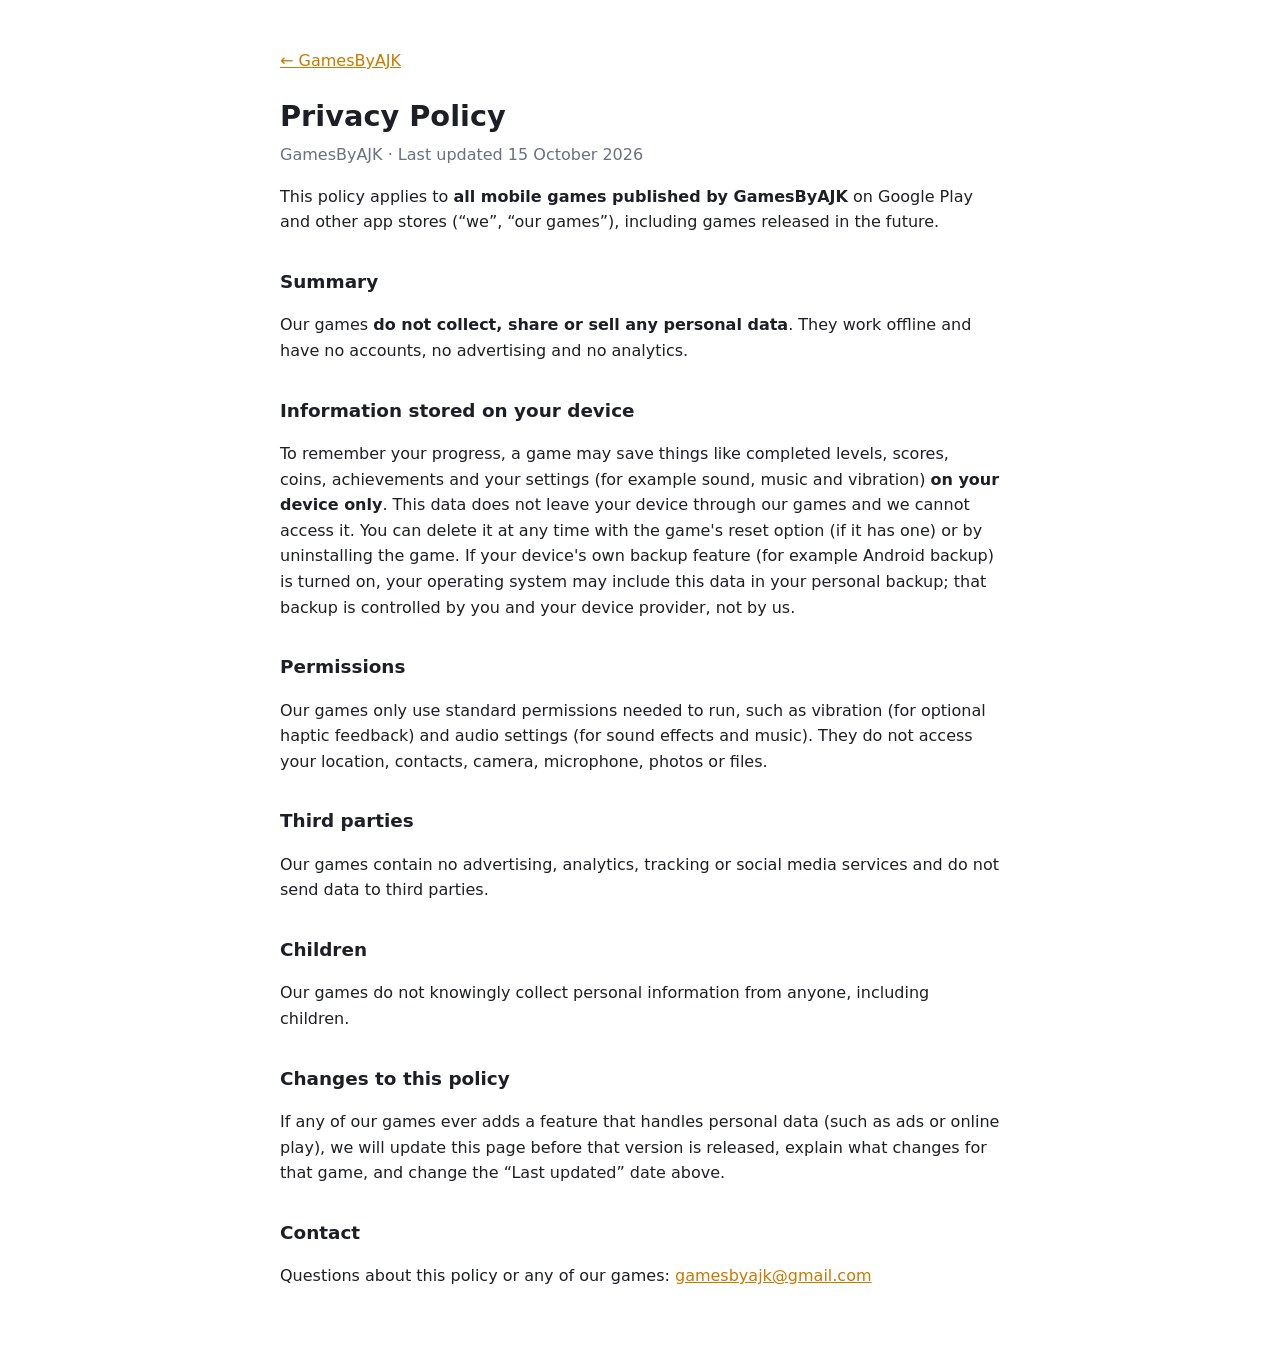
==== gamesbyajk-privacy/index.html @ 6793c893 "GamesByAJK website: home page, games, privacy policy Co-Authored-By: Claude Opus 5.5 <noreply@anthro" ====
<!doctype html>
<html lang="en">
  <head>
    <meta charset="utf-8" />
    <meta name="viewport" content="width=device-width, initial-scale=1" />
    <title>GamesByAJK Privacy Policy</title>
    <style>
      :root { color-scheme: light dark; --bg: #ffffff; --text: #1d1f26; --dim: #6b7080; --card: #f4f5f7; --line: #e3e5ea; --accent: #c77a00; }
      @media (prefers-color-scheme: dark) { :root { --bg: #0d0e11; --text: #f4f4f6; --dim: #a2a6b0; --card: #17191e; --line: #262932; --accent: #ffb020; } }
      body { font-family: system-ui, -apple-system, 'Segoe UI', Roboto, sans-serif; max-width: 720px; margin: 0 auto; padding: 32px 16px 64px; line-height: 1.6; color: var(--text); background: var(--bg); }
      h1 { font-size: 1.8rem; margin-bottom: 0.2rem; }
      h2 { font-size: 1.15rem; margin-top: 2rem; }
      h3 { margin: 0 0 0.4rem; font-size: 1.05rem; }
      a { color: var(--accent); }
      .meta { color: var(--dim); margin-top: 0; }
      .game { background: var(--card); border: 1px solid var(--line); border-radius: 14px; padding: 16px 18px; margin: 12px 0; }
      .game ul { margin: 0; padding-left: 1.2rem; }
    </style>
  </head>
  <body>
    <p><a href="/">&larr; GamesByAJK</a></p>
    <h1>Privacy Policy</h1>
    <p class="meta">GamesByAJK · Last updated 15 October 2026</p>

    <p>This policy applies to <strong>all mobile games published by GamesByAJK</strong> on Google Play and other app stores (“we”, “our games”), including games released in the future.</p>

    <h2>Summary</h2>
    <p>Our games <strong>do not collect, share or sell any personal data</strong>. They work offline and have no accounts, no advertising and no analytics.</p>

    <h2>Information stored on your device</h2>
    <p>To remember your progress, a game may save things like completed levels, scores, coins, achievements and your settings (for example sound, music and vibration) <strong>on your device only</strong>. This data does not leave your device through our games and we cannot access it. You can delete it at any time with the game's reset option (if it has one) or by uninstalling the game. If your device's own backup feature (for example Android backup) is turned on, your operating system may include this data in your personal backup; that backup is controlled by you and your device provider, not by us.</p>

    <h2>Permissions</h2>
    <p>Our games only use standard permissions needed to run, such as vibration (for optional haptic feedback) and audio settings (for sound effects and music). They do not access your location, contacts, camera, microphone, photos or files.</p>

    <h2>Third parties</h2>
    <p>Our games contain no advertising, analytics, tracking or social media services and do not send data to third parties.</p>

    <h2>Children</h2>
    <p>Our games do not knowingly collect personal information from anyone, including children.</p>

    <h2>Changes to this policy</h2>
    <p>If any of our games ever adds a feature that handles personal data (such as ads or online play), we will update this page before that version is released, explain what changes for that game, and change the “Last updated” date above.</p>

    <h2>Contact</h2>
    <p>Questions about this policy or any of our games: <a href="mailto:gamesbyajk@gmail.com">gamesbyajk@gmail.com</a></p>
  </body>
</html>
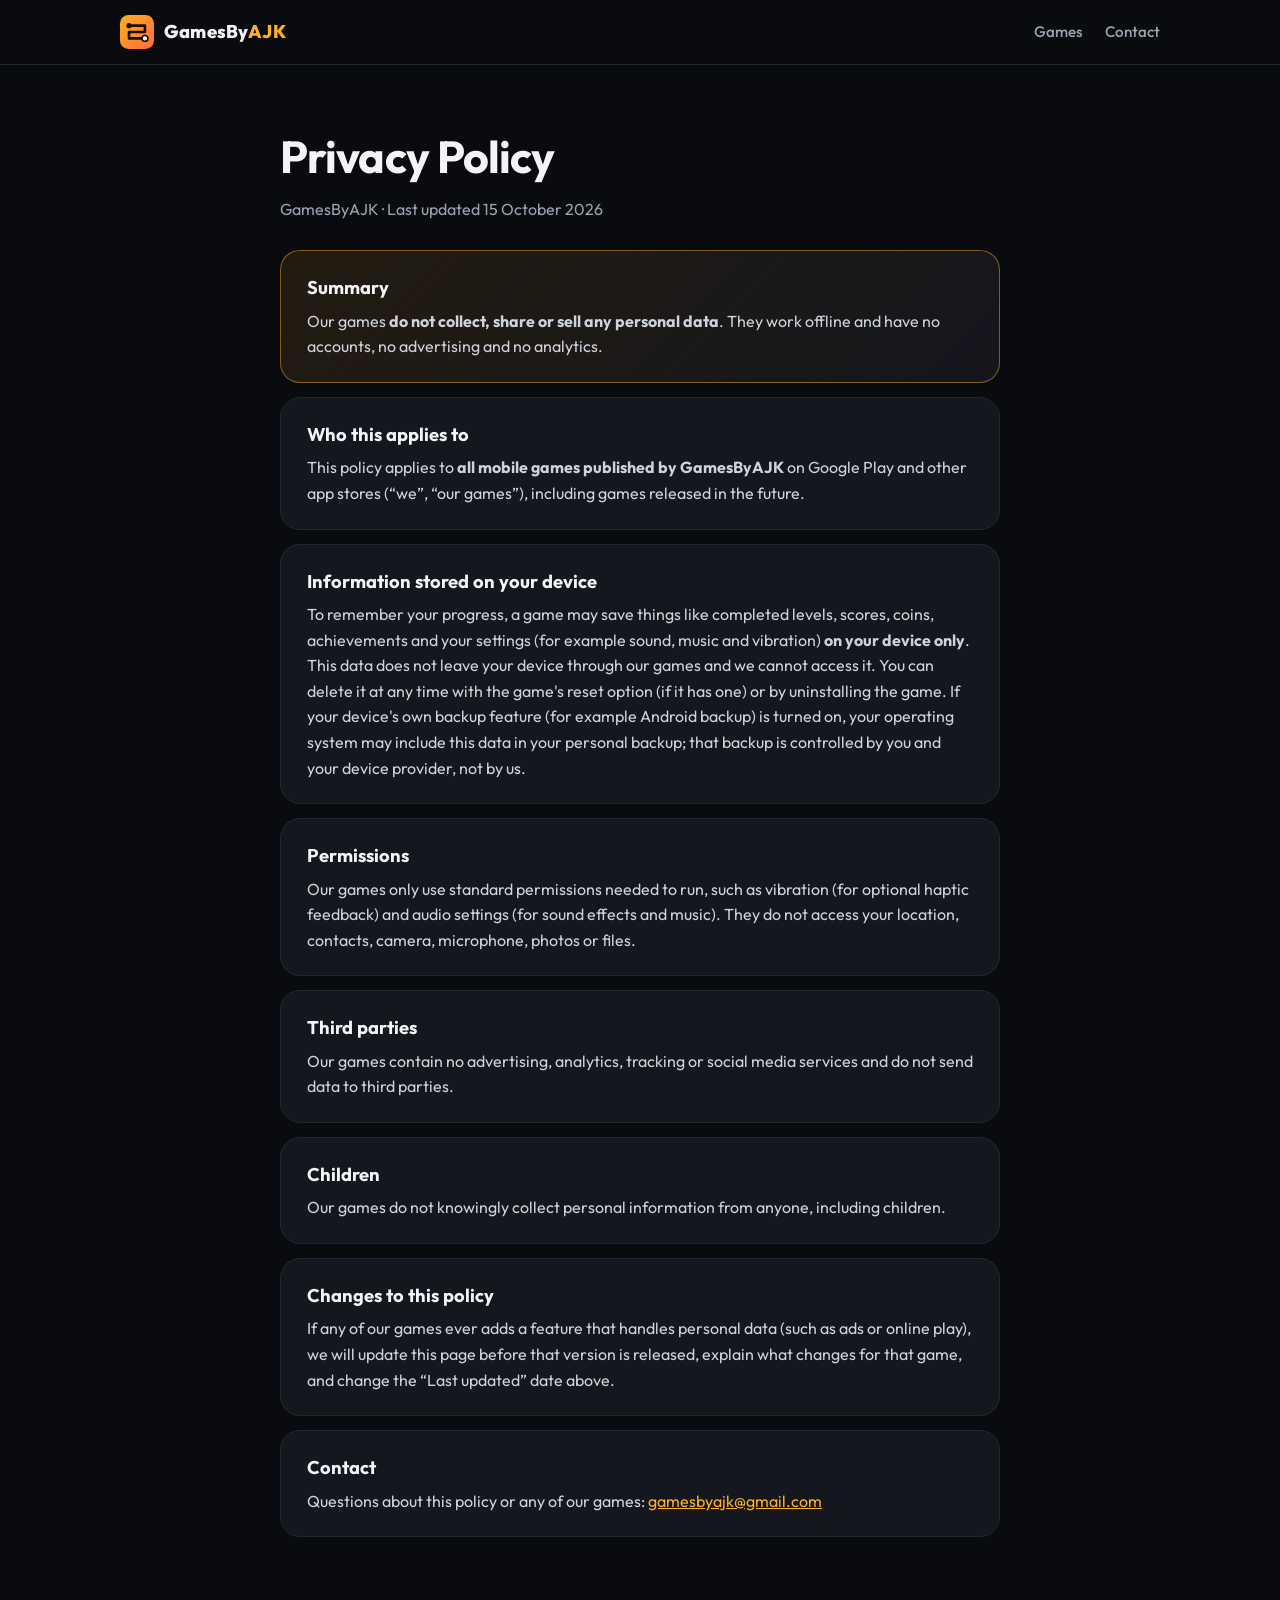
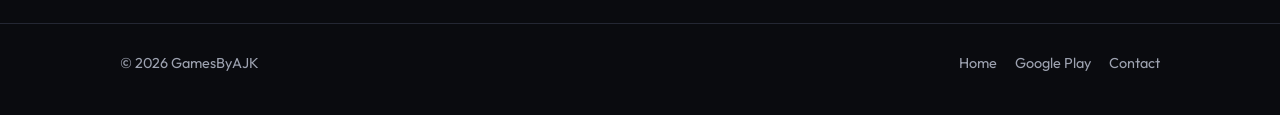
==== commit a20f8d61: "New design: hero, featured game, game cards with banners, values, contact; matching privacy and 404 " ====
--- a/gamesbyajk-privacy/index.html
+++ b/gamesbyajk-privacy/index.html
@@ -3,46 +3,39 @@
   <head>
     <meta charset="utf-8" />
     <meta name="viewport" content="width=device-width, initial-scale=1" />
-    <title>GamesByAJK Privacy Policy</title>
-    <style>
-      :root { color-scheme: light dark; --bg: #ffffff; --text: #1d1f26; --dim: #6b7080; --card: #f4f5f7; --line: #e3e5ea; --accent: #c77a00; }
-      @media (prefers-color-scheme: dark) { :root { --bg: #0d0e11; --text: #f4f4f6; --dim: #a2a6b0; --card: #17191e; --line: #262932; --accent: #ffb020; } }
-      body { font-family: system-ui, -apple-system, 'Segoe UI', Roboto, sans-serif; max-width: 720px; margin: 0 auto; padding: 32px 16px 64px; line-height: 1.6; color: var(--text); background: var(--bg); }
-      h1 { font-size: 1.8rem; margin-bottom: 0.2rem; }
-      h2 { font-size: 1.15rem; margin-top: 2rem; }
-      h3 { margin: 0 0 0.4rem; font-size: 1.05rem; }
-      a { color: var(--accent); }
-      .meta { color: var(--dim); margin-top: 0; }
-      .game { background: var(--card); border: 1px solid var(--line); border-radius: 14px; padding: 16px 18px; margin: 12px 0; }
-      .game ul { margin: 0; padding-left: 1.2rem; }
-    </style>
+    <title>Privacy Policy - GamesByAJK</title>
+    <meta name="description" content="Privacy policy for all games by GamesByAJK." />
+    <meta name="theme-color" content="#0a0b0f" />
+    <link rel="icon" href="/favicon.svg" type="image/svg+xml" />
+    <link rel="preconnect" href="https://fonts.googleapis.com" />
+    <link rel="preconnect" href="https://fonts.gstatic.com" crossorigin />
+    <link href="https://fonts.googleapis.com/css2?family=Outfit:wght@400;500;700;800&display=swap" rel="stylesheet" />
+    <link rel="stylesheet" href="/style.css" />
   </head>
   <body>
-    <p><a href="/">&larr; GamesByAJK</a></p>
-    <h1>Privacy Policy</h1>
-    <p class="meta">GamesByAJK · Last updated 15 October 2026</p>
-
-    <p>This policy applies to <strong>all mobile games published by GamesByAJK</strong> on Google Play and other app stores (“we”, “our games”), including games released in the future.</p>
-
-    <h2>Summary</h2>
-    <p>Our games <strong>do not collect, share or sell any personal data</strong>. They work offline and have no accounts, no advertising and no analytics.</p>
-
-    <h2>Information stored on your device</h2>
-    <p>To remember your progress, a game may save things like completed levels, scores, coins, achievements and your settings (for example sound, music and vibration) <strong>on your device only</strong>. This data does not leave your device through our games and we cannot access it. You can delete it at any time with the game's reset option (if it has one) or by uninstalling the game. If your device's own backup feature (for example Android backup) is turned on, your operating system may include this data in your personal backup; that backup is controlled by you and your device provider, not by us.</p>
-
-    <h2>Permissions</h2>
-    <p>Our games only use standard permissions needed to run, such as vibration (for optional haptic feedback) and audio settings (for sound effects and music). They do not access your location, contacts, camera, microphone, photos or files.</p>
-
-    <h2>Third parties</h2>
-    <p>Our games contain no advertising, analytics, tracking or social media services and do not send data to third parties.</p>
-
-    <h2>Children</h2>
-    <p>Our games do not knowingly collect personal information from anyone, including children.</p>
-
-    <h2>Changes to this policy</h2>
-    <p>If any of our games ever adds a feature that handles personal data (such as ads or online play), we will update this page before that version is released, explain what changes for that game, and change the “Last updated” date above.</p>
-
-    <h2>Contact</h2>
-    <p>Questions about this policy or any of our games: <a href="mailto:gamesbyajk@gmail.com">gamesbyajk@gmail.com</a></p>
+    <nav>
+      <div class="wrap">
+        <a class="brand" href="/"><img class="mark" src="/favicon.svg" alt="" /><span>GamesBy<b>AJK</b></span></a>
+        <div class="links"><a href="/#games">Games</a><a href="/#contact">Contact</a></div>
+      </div>
+    </nav>
+    <main class="doc">
+      <h1>Privacy Policy</h1>
+      <p class="meta">GamesByAJK &middot; Last updated 15 October 2026</p>
+      <div class="box summary"><h2>Summary</h2><p>Our games <strong>do not collect, share or sell any personal data</strong>. They work offline and have no accounts, no advertising and no analytics.</p></div>
+      <div class="box "><h2>Who this applies to</h2><p>This policy applies to <strong>all mobile games published by GamesByAJK</strong> on Google Play and other app stores (“we”, “our games”), including games released in the future.</p></div>
+      <div class="box "><h2>Information stored on your device</h2><p>To remember your progress, a game may save things like completed levels, scores, coins, achievements and your settings (for example sound, music and vibration) <strong>on your device only</strong>. This data does not leave your device through our games and we cannot access it. You can delete it at any time with the game's reset option (if it has one) or by uninstalling the game. If your device's own backup feature (for example Android backup) is turned on, your operating system may include this data in your personal backup; that backup is controlled by you and your device provider, not by us.</p></div>
+      <div class="box "><h2>Permissions</h2><p>Our games only use standard permissions needed to run, such as vibration (for optional haptic feedback) and audio settings (for sound effects and music). They do not access your location, contacts, camera, microphone, photos or files.</p></div>
+      <div class="box "><h2>Third parties</h2><p>Our games contain no advertising, analytics, tracking or social media services and do not send data to third parties.</p></div>
+      <div class="box "><h2>Children</h2><p>Our games do not knowingly collect personal information from anyone, including children.</p></div>
+      <div class="box "><h2>Changes to this policy</h2><p>If any of our games ever adds a feature that handles personal data (such as ads or online play), we will update this page before that version is released, explain what changes for that game, and change the “Last updated” date above.</p></div>
+      <div class="box "><h2>Contact</h2><p>Questions about this policy or any of our games: <a href="mailto:gamesbyajk@gmail.com">gamesbyajk@gmail.com</a></p></div>
+    </main>
+    <footer>
+      <div class="wrap">
+        <span>&copy; 2026 GamesByAJK</span>
+        <span><a href="/">Home</a><a href="https://play.google.com/store/apps/developer?id=GamesByAJK">Google Play</a><a href="mailto:gamesbyajk@gmail.com">Contact</a></span>
+      </div>
+    </footer>
   </body>
 </html>
--- a/style.css
+++ b/style.css
@@ -0,0 +1,122 @@
+:root {
+  --bg: #0a0b0f;
+  --bg2: #111319;
+  --card: #15171e;
+  --line: #242733;
+  --text: #f3f4f7;
+  --dim: #9da2b0;
+  --accent: #ffb020;
+  --accent2: #ff6a3d;
+  --radius: 20px;
+}
+* { box-sizing: border-box; }
+html { scroll-behavior: smooth; }
+body {
+  margin: 0;
+  font-family: 'Outfit', system-ui, -apple-system, 'Segoe UI', Roboto, sans-serif;
+  background: var(--bg);
+  color: var(--text);
+  line-height: 1.6;
+  -webkit-font-smoothing: antialiased;
+}
+a { color: var(--accent); }
+img { display: block; max-width: 100%; }
+.wrap { max-width: 1080px; margin: 0 auto; padding: 0 20px; }
+
+/* nav */
+nav { position: sticky; top: 0; z-index: 10; background: rgba(10, 11, 15, 0.82); backdrop-filter: blur(12px); border-bottom: 1px solid var(--line); }
+nav .wrap { display: flex; align-items: center; justify-content: space-between; height: 64px; }
+.brand { display: flex; align-items: center; gap: 10px; color: var(--text); text-decoration: none; font-weight: 800; font-size: 1.15rem; letter-spacing: 0.01em; }
+.brand span b { color: var(--accent); font-weight: 800; }
+.mark { width: 34px; height: 34px; flex: none; }
+.links { display: flex; gap: 22px; }
+.links a { color: var(--dim); text-decoration: none; font-weight: 500; font-size: 0.95rem; }
+.links a:hover { color: var(--text); }
+
+/* hero */
+.hero { position: relative; overflow: hidden; padding: 88px 0 72px; text-align: center; }
+.hero::before {
+  content: ""; position: absolute; inset: -40% -10% auto; height: 680px;
+  background: radial-gradient(closest-side, rgba(255, 176, 32, 0.22), transparent 70%),
+              radial-gradient(closest-side at 70% 60%, rgba(255, 106, 61, 0.16), transparent 70%);
+  pointer-events: none;
+}
+.hero > .wrap { position: relative; }
+.eyebrow { display: inline-block; padding: 6px 14px; border: 1px solid var(--line); border-radius: 999px; color: var(--dim); font-size: 0.85rem; font-weight: 500; background: var(--bg2); }
+.hero h1 { font-size: clamp(2.4rem, 6vw, 4.2rem); line-height: 1.05; margin: 22px auto 16px; max-width: 14ch; font-weight: 800; letter-spacing: -0.02em; }
+.hero h1 em { font-style: normal; background: linear-gradient(90deg, var(--accent), var(--accent2)); -webkit-background-clip: text; background-clip: text; color: transparent; }
+.hero p.lead { color: var(--dim); font-size: 1.15rem; max-width: 560px; margin: 0 auto 30px; }
+.cta { display: flex; gap: 12px; justify-content: center; flex-wrap: wrap; }
+.btn { display: inline-flex; align-items: center; gap: 8px; padding: 12px 22px; border-radius: 999px; font-weight: 700; text-decoration: none; font-size: 0.98rem; transition: transform 0.15s ease, background 0.15s ease; }
+.btn:hover { transform: translateY(-2px); }
+.btn-primary { background: linear-gradient(90deg, var(--accent), var(--accent2)); color: #1a1205; }
+.btn-ghost { border: 1px solid var(--line); color: var(--text); background: var(--bg2); }
+.stats { display: flex; justify-content: center; gap: 12px; flex-wrap: wrap; margin-top: 44px; }
+.stat { background: var(--card); border: 1px solid var(--line); border-radius: 16px; padding: 14px 22px; min-width: 150px; }
+.stat b { display: block; font-size: 1.5rem; }
+.stat span { color: var(--dim); font-size: 0.85rem; }
+
+/* sections */
+section { padding: 64px 0; }
+.head { margin-bottom: 28px; }
+.head h2 { font-size: clamp(1.7rem, 3.5vw, 2.3rem); margin: 0 0 6px; letter-spacing: -0.01em; }
+.head p { color: var(--dim); margin: 0; }
+
+/* featured */
+.featured { display: grid; grid-template-columns: 1.25fr 1fr; background: var(--card); border: 1px solid var(--line); border-radius: var(--radius); overflow: hidden; margin-bottom: 22px; }
+.featured .art img { width: 100%; height: 100%; object-fit: cover; }
+.featured .info { padding: 32px; display: flex; flex-direction: column; justify-content: center; }
+.badge-live { display: inline-flex; align-items: center; gap: 7px; font-size: 0.8rem; font-weight: 700; color: #3ddc84; text-transform: uppercase; letter-spacing: 0.06em; }
+.badge-live::before { content: ""; width: 8px; height: 8px; border-radius: 50%; background: #3ddc84; box-shadow: 0 0 0 4px rgba(61, 220, 132, 0.18); }
+.featured h3 { font-size: 1.8rem; margin: 10px 0 8px; line-height: 1.15; }
+.featured p { color: var(--dim); margin: 0 0 18px; }
+.chips { display: flex; flex-wrap: wrap; gap: 8px; margin-bottom: 22px; }
+.chip { font-size: 0.8rem; padding: 4px 11px; border-radius: 999px; background: var(--bg2); border: 1px solid var(--line); color: var(--dim); }
+.gp img { height: 58px; width: auto; margin-left: -9px; }
+
+/* grid */
+.grid { display: grid; grid-template-columns: repeat(3, 1fr); gap: 22px; }
+.card { background: var(--card); border: 1px solid var(--line); border-radius: var(--radius); overflow: hidden; transition: transform 0.2s ease, border-color 0.2s ease; }
+.card:hover { transform: translateY(-4px); border-color: #353948; }
+.card .art { aspect-ratio: 1024 / 500; overflow: hidden; }
+.card .art img { width: 100%; height: 100%; object-fit: cover; }
+.card .body { padding: 18px 20px 22px; position: relative; }
+.card .icon { width: 58px; height: 58px; border-radius: 15px; border: 3px solid var(--card); margin-top: -47px; margin-bottom: 8px; background: var(--card); }
+.card h3 { margin: 0 0 4px; font-size: 1.12rem; }
+.card p { color: var(--dim); margin: 0 0 14px; font-size: 0.93rem; }
+.soon { font-size: 0.8rem; font-weight: 700; color: var(--accent); text-transform: uppercase; letter-spacing: 0.06em; }
+
+/* values */
+.values { display: grid; grid-template-columns: repeat(3, 1fr); gap: 22px; }
+.value { background: var(--bg2); border: 1px solid var(--line); border-radius: var(--radius); padding: 26px; }
+.value .ic { width: 44px; height: 44px; border-radius: 12px; display: grid; place-items: center; background: rgba(255, 176, 32, 0.12); color: var(--accent); margin-bottom: 14px; }
+.value h3 { margin: 0 0 6px; font-size: 1.1rem; }
+.value p { margin: 0; color: var(--dim); font-size: 0.95rem; }
+
+/* contact */
+.contact { text-align: center; background: linear-gradient(135deg, rgba(255, 176, 32, 0.14), rgba(255, 106, 61, 0.1)); border: 1px solid var(--line); border-radius: 26px; padding: 52px 24px; }
+.contact h2 { margin: 0 0 8px; font-size: clamp(1.6rem, 3.5vw, 2.2rem); }
+.contact p { color: var(--dim); margin: 0 0 24px; }
+
+footer { border-top: 1px solid var(--line); padding: 28px 0 40px; color: var(--dim); font-size: 0.9rem; }
+footer .wrap { display: flex; justify-content: space-between; gap: 16px; flex-wrap: wrap; }
+footer a { color: var(--dim); text-decoration: none; margin-left: 18px; }
+footer a:hover { color: var(--text); }
+
+/* policy page */
+.doc { max-width: 760px; margin: 0 auto; padding: 56px 20px 72px; }
+.doc h1 { font-size: clamp(2rem, 5vw, 2.8rem); margin: 0 0 4px; letter-spacing: -0.02em; }
+.doc .meta { color: var(--dim); margin: 0 0 28px; }
+.doc .box { background: var(--card); border: 1px solid var(--line); border-radius: var(--radius); padding: 22px 26px; margin-bottom: 14px; }
+.doc .box h2 { font-size: 1.15rem; margin: 0 0 6px; }
+.doc .box p { margin: 0; color: #cfd2da; }
+.doc .summary { border-color: rgba(255, 176, 32, 0.45); background: linear-gradient(135deg, rgba(255, 176, 32, 0.1), var(--card)); }
+
+@media (max-width: 860px) {
+  .featured { grid-template-columns: 1fr; }
+  .grid, .values { grid-template-columns: 1fr; }
+  .links a.hide-sm { display: none; }
+}
+@media (min-width: 600px) and (max-width: 860px) {
+  .grid { grid-template-columns: 1fr 1fr; }
+}
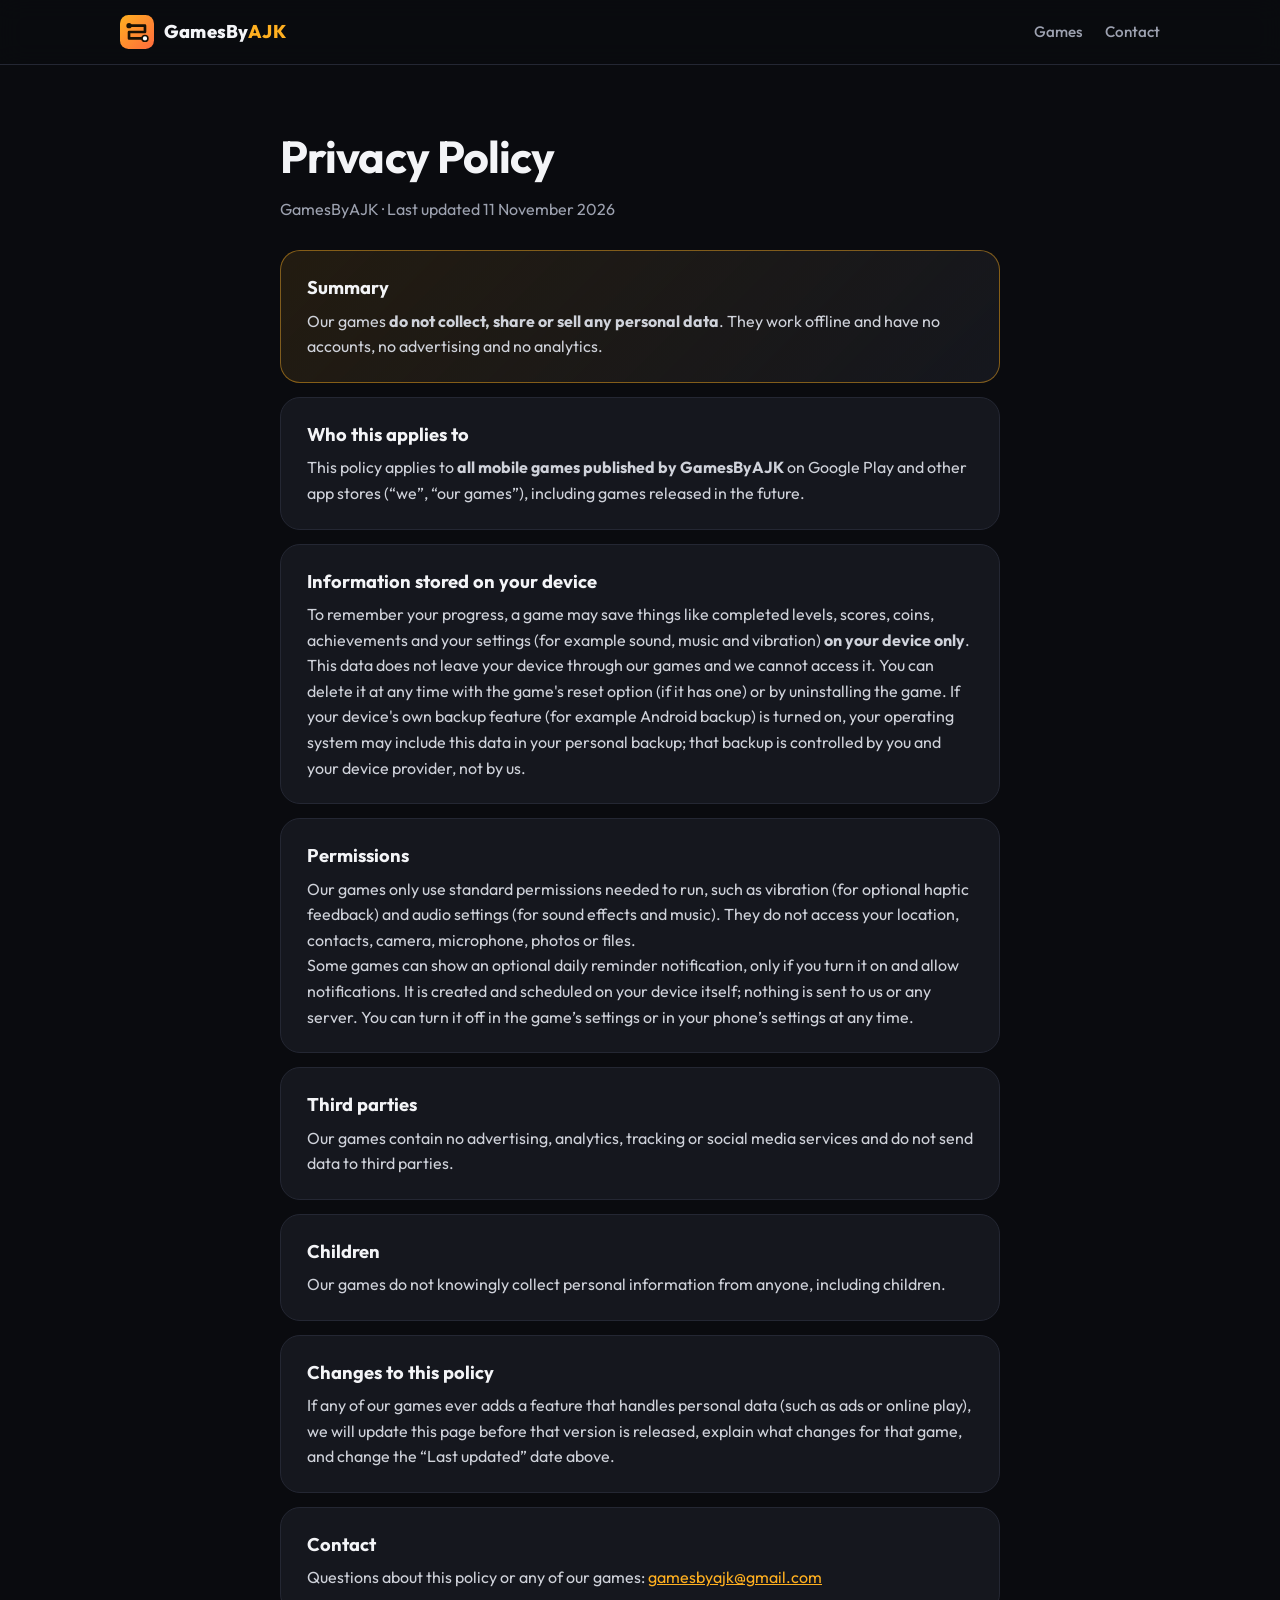
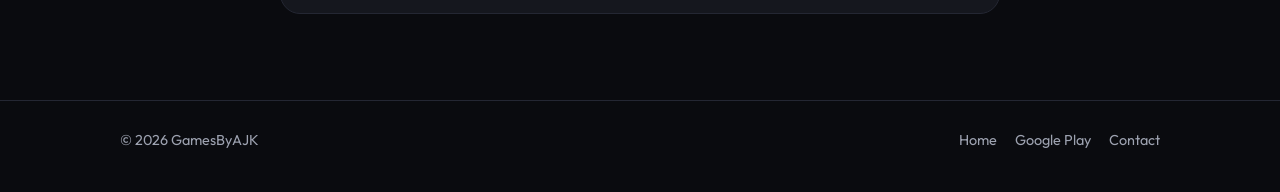
==== commit efb3b062: "Privacy policy: mention the optional local daily reminder Co-Authored-By: Claude Opus 5.5 <noreply@a" ====
--- a/gamesbyajk-privacy/index.html
+++ b/gamesbyajk-privacy/index.html
@@ -21,11 +21,11 @@
     </nav>
     <main class="doc">
       <h1>Privacy Policy</h1>
-      <p class="meta">GamesByAJK &middot; Last updated 15 October 2026</p>
+      <p class="meta">GamesByAJK &middot; Last updated 11 November 2026</p>
       <div class="box summary"><h2>Summary</h2><p>Our games <strong>do not collect, share or sell any personal data</strong>. They work offline and have no accounts, no advertising and no analytics.</p></div>
       <div class="box "><h2>Who this applies to</h2><p>This policy applies to <strong>all mobile games published by GamesByAJK</strong> on Google Play and other app stores (“we”, “our games”), including games released in the future.</p></div>
       <div class="box "><h2>Information stored on your device</h2><p>To remember your progress, a game may save things like completed levels, scores, coins, achievements and your settings (for example sound, music and vibration) <strong>on your device only</strong>. This data does not leave your device through our games and we cannot access it. You can delete it at any time with the game's reset option (if it has one) or by uninstalling the game. If your device's own backup feature (for example Android backup) is turned on, your operating system may include this data in your personal backup; that backup is controlled by you and your device provider, not by us.</p></div>
-      <div class="box "><h2>Permissions</h2><p>Our games only use standard permissions needed to run, such as vibration (for optional haptic feedback) and audio settings (for sound effects and music). They do not access your location, contacts, camera, microphone, photos or files.</p></div>
+      <div class="box "><h2>Permissions</h2><p>Our games only use standard permissions needed to run, such as vibration (for optional haptic feedback) and audio settings (for sound effects and music). They do not access your location, contacts, camera, microphone, photos or files.</p><p>Some games can show an optional daily reminder notification, only if you turn it on and allow notifications. It is created and scheduled on your device itself; nothing is sent to us or any server. You can turn it off in the game’s settings or in your phone’s settings at any time.</p></div>
       <div class="box "><h2>Third parties</h2><p>Our games contain no advertising, analytics, tracking or social media services and do not send data to third parties.</p></div>
       <div class="box "><h2>Children</h2><p>Our games do not knowingly collect personal information from anyone, including children.</p></div>
       <div class="box "><h2>Changes to this policy</h2><p>If any of our games ever adds a feature that handles personal data (such as ads or online play), we will update this page before that version is released, explain what changes for that game, and change the “Last updated” date above.</p></div>
